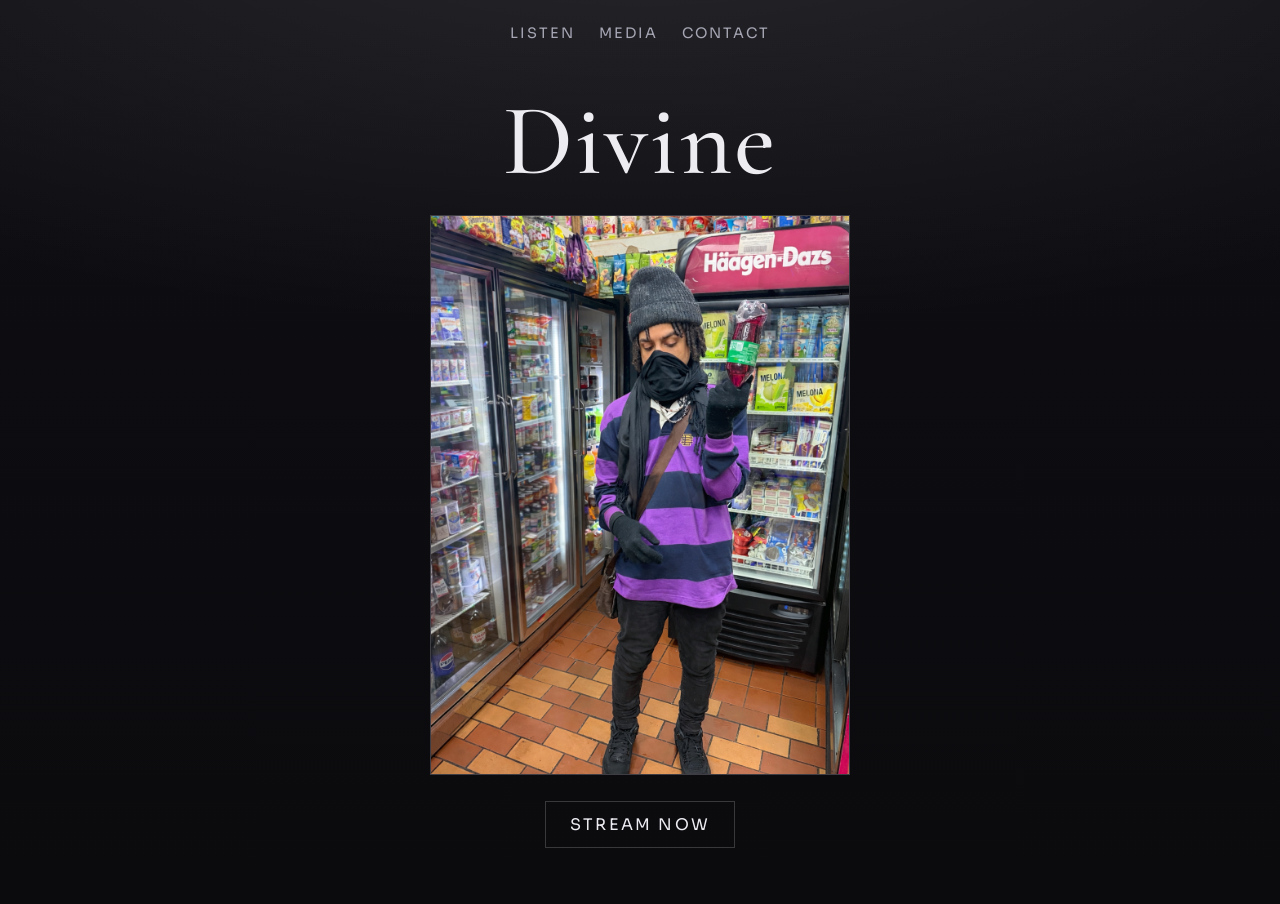
==== index.html @ 039d28a6 "Initial website commit" ====
<!doctype html>
<html lang="en">
  <head>
    <meta charset="UTF-8" />
    <meta name="viewport" content="width=device-width, initial-scale=1.0" />
    <title>Divine</title>
    <meta name="description" content="Official website for Divine." />

    <!-- Option A: Plausible -->
    <!-- <script defer data-domain="yourdomain.com" src="https://plausible.io/js/script.js"></script> -->

    <!-- Option B: Google Analytics 4 -->
    <!--
    <script async src="https://www.googletagmanager.com/gtag/js?id=G-XXXXXXXXXX"></script>
    <script>
      window.dataLayer = window.dataLayer || [];
      function gtag() { dataLayer.push(arguments); }
      gtag('js', new Date());
      gtag('config', 'G-XXXXXXXXXX');
    </script>
    -->

    <link rel="preconnect" href="https://fonts.googleapis.com" />
    <link rel="preconnect" href="https://fonts.gstatic.com" crossorigin />
    <link href="https://fonts.googleapis.com/css2?family=Cormorant+Garamond:wght@500;700&family=Sora:wght@300;400;500&display=swap" rel="stylesheet" />
    <link rel="stylesheet" href="./styles.css" />
  </head>
  <body>
    <main class="page">
      <header class="home-header">
        <a class="logo home-logo" href="./index.html">Divine</a>
        <nav>
          <a href="./listen.html">LISTEN</a>
          <a href="./media.html">MEDIA</a>
          <a href="./contact.html">CONTACT</a>
        </nav>
      </header>

      <section class="hero">
        <h1 class="hero-title">Divine</h1>
        <img class="hero-image" src="./assets/divine-main.jpg" alt="Divine portrait" />
        <a class="cta tracked-link" data-link-name="Stream Now" href="./listen.html">STREAM NOW</a>
      </section>
    </main>

    <script src="./tracking.js"></script>
  </body>
</html>
---- styles.css ----
:root {
  --bg: #0b0b0e;
  --panel: #121218;
  --panel-soft: #171720;
  --text: #ececf1;
  --muted: #a6a6b4;
  --line: rgba(236, 236, 241, 0.2);
  --accent: #f5f5f7;
}

* {
  box-sizing: border-box;
  margin: 0;
  padding: 0;
}

html,
body {
  min-height: 100%;
}

body {
  background:
    radial-gradient(1200px 420px at 50% -10%, rgba(255, 255, 255, 0.1), transparent),
    linear-gradient(180deg, #0e0e13 0%, var(--bg) 100%);
  color: var(--text);
  font-family: 'Sora', sans-serif;
}

.page {
  min-height: 100vh;
  max-width: 1200px;
  margin: 0 auto;
  padding: 24px 22px 56px;
}

header {
  display: flex;
  justify-content: space-between;
  align-items: center;
  gap: 24px;
  margin-bottom: 52px;
}

.logo {
  font-family: 'Cormorant Garamond', serif;
  font-size: clamp(2rem, 4vw, 3rem);
  letter-spacing: 0.02em;
  text-decoration: none;
  color: var(--text);
}

nav {
  display: flex;
  flex-wrap: wrap;
  gap: 10px 24px;
}

nav a {
  text-decoration: none;
  color: var(--muted);
  font-size: 0.9rem;
  letter-spacing: 0.14em;
  transition: color 140ms ease;
}

nav a:hover,
nav a[aria-current='page'] {
  color: var(--text);
}

.hero {
  min-height: calc(100vh - 160px);
  display: grid;
  align-content: center;
  justify-items: center;
  text-align: center;
  gap: 26px;
}

.home-header {
  justify-content: center;
}

.home-logo {
  display: none;
}

.hero-title {
  font-family: 'Cormorant Garamond', serif;
  font-size: clamp(2.3rem, 9vw, 6.3rem);
  font-weight: 500;
  line-height: 0.94;
  letter-spacing: 0.02em;
}

.hero-image {
  width: min(420px, 84vw);
  aspect-ratio: 3 / 4;
  border: 1px solid var(--line);
  background: #121218;
  object-fit: cover;
  display: block;
}

.cta {
  border: 1px solid var(--line);
  color: var(--text);
  text-decoration: none;
  padding: 12px 24px;
  letter-spacing: 0.14em;
  transition: background 140ms ease, color 140ms ease;
}

.cta:hover {
  background: var(--accent);
  color: #101014;
}

.section-title {
  margin-bottom: 18px;
  font-size: clamp(1.1rem, 2vw, 1.5rem);
  letter-spacing: 0.14em;
}

.panel {
  border: 1px solid var(--line);
  background: linear-gradient(180deg, rgba(255, 255, 255, 0.03), rgba(255, 255, 255, 0.01));
  padding: 14px;
}

.listen-grid {
  display: grid;
  grid-template-columns: repeat(2, minmax(240px, 1fr));
  gap: 14px;
}

.link-card {
  text-decoration: none;
  color: var(--text);
  border: 1px solid var(--line);
  background: var(--panel);
  display: flex;
  justify-content: space-between;
  align-items: center;
  padding: 14px 16px;
  letter-spacing: 0.08em;
  transition: border-color 140ms ease, transform 140ms ease;
}

.link-card:hover {
  border-color: rgba(236, 236, 241, 0.52);
  transform: translateY(-1px);
}

.media-grid {
  display: grid;
  grid-template-columns: repeat(2, minmax(300px, 1fr));
  gap: 16px;
}

.media-card {
  padding: 0;
}

.embed-frame {
  width: 100%;
  aspect-ratio: 16 / 9;
  background: #0b0b10;
}

.embed-frame iframe,
.embed-frame video {
  width: 100%;
  height: 100%;
  border: 0;
  display: block;
  object-fit: cover;
}

.ig-embed-wrap {
  min-height: 470px;
  background: #fff;
  display: grid;
  place-items: center;
}

.ig-embed-wrap .instagram-media {
  margin: 0 !important;
}

.contact {
  min-height: calc(100vh - 180px);
  display: grid;
  place-items: center;
  text-align: center;
  gap: 16px;
}

.contact a {
  color: var(--text);
  text-decoration: none;
  letter-spacing: 0.08em;
}

.contact a:hover {
  text-decoration: underline;
}

@media (max-width: 860px) {
  .listen-grid,
  .media-grid {
    grid-template-columns: 1fr;
  }

  header {
    margin-bottom: 30px;
  }

  .hero {
    min-height: calc(100vh - 140px);
  }
}
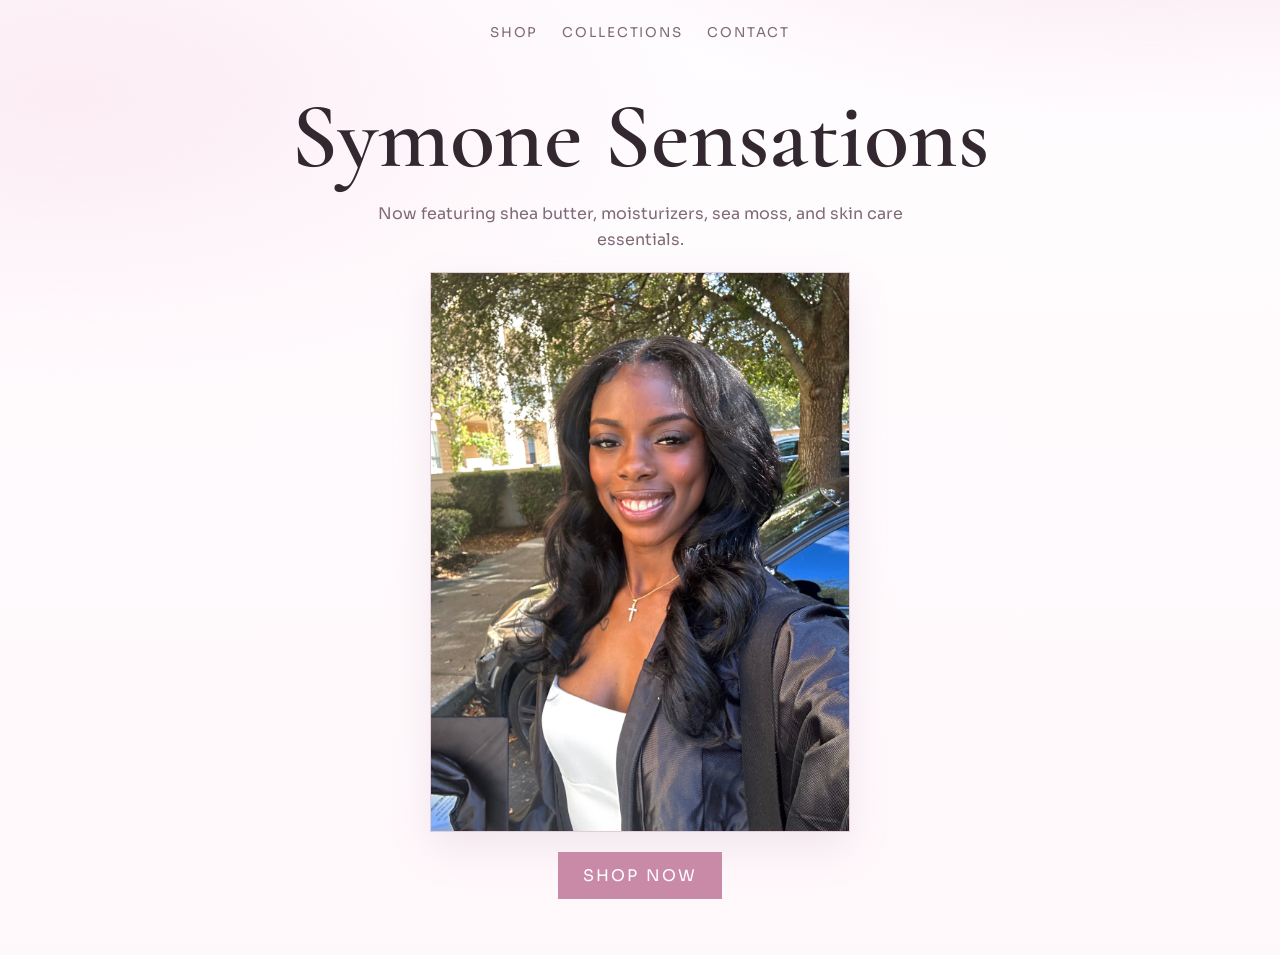
==== commit e522a13e: "Launch Symone Sensations site and Pages deploy setup" ====
--- a/index.html
+++ b/index.html
@@ -3,11 +3,11 @@
   <head>
     <meta charset="UTF-8" />
     <meta name="viewport" content="width=device-width, initial-scale=1.0" />
-    <title>Divine</title>
-    <meta name="description" content="Official website for Divine." />
+    <title>Symone Sensations</title>
+    <meta name="description" content="Symone Sensations. Shea butter, moisturizers, sea moss, and skin care essentials." />
 
     <!-- Option A: Plausible -->
-    <!-- <script defer data-domain="yourdomain.com" src="https://plausible.io/js/script.js"></script> -->
+    <!-- <script defer data-domain="symonesensations.com" src="https://plausible.io/js/script.js"></script> -->
 
     <!-- Option B: Google Analytics 4 -->
     <!--
@@ -28,18 +28,19 @@
   <body>
     <main class="page">
       <header class="home-header">
-        <a class="logo home-logo" href="./index.html">Divine</a>
+        <a class="logo home-logo" href="./index.html">Symone Sensations</a>
         <nav>
-          <a href="./listen.html">LISTEN</a>
-          <a href="./media.html">MEDIA</a>
+          <a href="./listen.html">SHOP</a>
+          <a href="./media.html">COLLECTIONS</a>
           <a href="./contact.html">CONTACT</a>
         </nav>
       </header>
 
       <section class="hero">
-        <h1 class="hero-title">Divine</h1>
-        <img class="hero-image" src="./assets/divine-main.jpg" alt="Divine portrait" />
-        <a class="cta tracked-link" data-link-name="Stream Now" href="./listen.html">STREAM NOW</a>
+        <h1 class="hero-title">Symone Sensations</h1>
+        <p class="hero-subtitle">Now featuring shea butter, moisturizers, sea moss, and skin care essentials.</p>
+        <img class="hero-image" src="./symone-assets/FullSizeRender.jpeg" alt="Symone Sensations header photo" />
+        <a class="cta tracked-link" data-link-name="Shop Now" href="./listen.html">SHOP NOW</a>
       </section>
     </main>
 
--- a/styles.css
+++ b/styles.css
@@ -1,11 +1,12 @@
 :root {
-  --bg: #0b0b0e;
-  --panel: #121218;
-  --panel-soft: #171720;
-  --text: #ececf1;
-  --muted: #a6a6b4;
-  --line: rgba(236, 236, 241, 0.2);
-  --accent: #f5f5f7;
+  --bg: #fff8fb;
+  --bg-soft: #fdebf3;
+  --panel: #ffffff;
+  --text: #342830;
+  --muted: #7f6a77;
+  --line: rgba(120, 84, 106, 0.2);
+  --accent: #c98aa8;
+  --accent-soft: #f8e8f1;
 }
 
 * {
@@ -17,19 +18,21 @@
 html,
 body {
   min-height: 100%;
+  background: var(--bg);
 }
 
 body {
+  color: var(--text);
+  font-family: 'Sora', sans-serif;
   background:
-    radial-gradient(1200px 420px at 50% -10%, rgba(255, 255, 255, 0.1), transparent),
-    linear-gradient(180deg, #0e0e13 0%, var(--bg) 100%);
-  color: var(--text);
-  font-family: 'Sora', sans-serif;
+    radial-gradient(1200px 520px at 90% -20%, #f7dce9, transparent 60%),
+    radial-gradient(900px 420px at 5% 10%, #fcecf4, transparent 70%),
+    linear-gradient(180deg, #fffdff 0%, var(--bg) 100%);
 }
 
 .page {
   min-height: 100vh;
-  max-width: 1200px;
+  max-width: 1100px;
   margin: 0 auto;
   padding: 24px 22px 56px;
 }
@@ -44,8 +47,8 @@
 
 .logo {
   font-family: 'Cormorant Garamond', serif;
-  font-size: clamp(2rem, 4vw, 3rem);
-  letter-spacing: 0.02em;
+  font-size: clamp(1.9rem, 3.4vw, 2.6rem);
+  letter-spacing: 0.01em;
   text-decoration: none;
   color: var(--text);
 }
@@ -59,7 +62,7 @@
 nav a {
   text-decoration: none;
   color: var(--muted);
-  font-size: 0.9rem;
+  font-size: 0.84rem;
   letter-spacing: 0.14em;
   transition: color 140ms ease;
 }
@@ -70,12 +73,12 @@
 }
 
 .hero {
-  min-height: calc(100vh - 160px);
+  min-height: calc(100vh - 170px);
   display: grid;
   align-content: center;
   justify-items: center;
   text-align: center;
-  gap: 26px;
+  gap: 20px;
 }
 
 .home-header {
@@ -88,88 +91,140 @@
 
 .hero-title {
   font-family: 'Cormorant Garamond', serif;
-  font-size: clamp(2.3rem, 9vw, 6.3rem);
-  font-weight: 500;
-  line-height: 0.94;
-  letter-spacing: 0.02em;
+  font-size: clamp(2.2rem, 8vw, 5.8rem);
+  font-weight: 600;
+  line-height: 0.95;
+}
+
+.hero-subtitle {
+  max-width: 540px;
+  color: var(--muted);
+  line-height: 1.6;
 }
 
 .hero-image {
   width: min(420px, 84vw);
   aspect-ratio: 3 / 4;
   border: 1px solid var(--line);
-  background: #121218;
+  box-shadow: 0 16px 40px rgba(145, 101, 128, 0.13);
   object-fit: cover;
   display: block;
+  background: var(--bg-soft);
 }
 
 .cta {
-  border: 1px solid var(--line);
-  color: var(--text);
+  border: 1px solid var(--accent);
+  background: var(--accent);
+  color: #fff;
   text-decoration: none;
   padding: 12px 24px;
   letter-spacing: 0.14em;
-  transition: background 140ms ease, color 140ms ease;
+  transition: transform 140ms ease, opacity 140ms ease;
 }
 
 .cta:hover {
-  background: var(--accent);
-  color: #101014;
+  transform: translateY(-1px);
+  opacity: 0.92;
 }
 
 .section-title {
   margin-bottom: 18px;
-  font-size: clamp(1.1rem, 2vw, 1.5rem);
-  letter-spacing: 0.14em;
+  font-size: clamp(1.1rem, 2vw, 1.4rem);
+  letter-spacing: 0.12em;
 }
 
 .panel {
   border: 1px solid var(--line);
-  background: linear-gradient(180deg, rgba(255, 255, 255, 0.03), rgba(255, 255, 255, 0.01));
-  padding: 14px;
-}
-
-.listen-grid {
-  display: grid;
-  grid-template-columns: repeat(2, minmax(240px, 1fr));
-  gap: 14px;
-}
-
-.link-card {
-  text-decoration: none;
-  color: var(--text);
-  border: 1px solid var(--line);
   background: var(--panel);
-  display: flex;
-  justify-content: space-between;
-  align-items: center;
-  padding: 14px 16px;
+  border-radius: 14px;
+  padding: 18px;
+}
+
+.listen-image-grid {
+  display: grid;
+  grid-template-columns: repeat(auto-fit, minmax(180px, 260px));
+  gap: 16px;
+  justify-content: start;
+}
+
+.listen-image-card {
+  position: relative;
+  display: block;
+  text-decoration: none;
+  color: var(--text);
+  border: 1px solid var(--line);
+  border-radius: 14px;
+  overflow: hidden;
+  background: #fffafd;
+}
+
+.listen-image-card img {
+  width: 100%;
+  aspect-ratio: 3 / 4;
+  display: block;
+  object-fit: cover;
+  opacity: 0.9;
+  transition: transform 180ms ease, opacity 180ms ease;
+}
+
+.listen-image-card span {
+  position: absolute;
+  left: 10px;
+  bottom: 10px;
+  font-size: 0.76rem;
   letter-spacing: 0.08em;
-  transition: border-color 140ms ease, transform 140ms ease;
-}
-
-.link-card:hover {
-  border-color: rgba(236, 236, 241, 0.52);
-  transform: translateY(-1px);
-}
-
-.media-grid {
-  display: grid;
-  grid-template-columns: repeat(2, minmax(300px, 1fr));
-  gap: 16px;
+  background: rgba(255, 255, 255, 0.92);
+  border: 1px solid var(--line);
+  padding: 7px 9px;
+}
+
+.listen-image-card:hover img {
+  transform: scale(1.02);
+  opacity: 1;
 }
 
 .media-card {
   padding: 0;
+  display: grid;
+  justify-items: center;
+}
+
+.media-stack {
+  display: grid;
+  gap: 18px;
+}
+
+.collection-grid {
+  display: grid;
+  grid-template-columns: repeat(3, minmax(200px, 1fr));
+  gap: 16px;
+}
+
+.collection-card h3 {
+  font-family: 'Cormorant Garamond', serif;
+  font-size: 1.5rem;
+  margin-bottom: 8px;
+}
+
+.collection-card p {
+  color: var(--muted);
+  line-height: 1.55;
 }
 
 .embed-frame {
-  width: 100%;
+  width: min(360px, 100%);
   aspect-ratio: 16 / 9;
-  background: #0b0b10;
-}
-
-.embed-frame iframe,
+  background: var(--accent-soft);
+  border: 1px solid var(--line);
+  border-radius: 14px;
+  overflow: hidden;
+}
+
+.media-vertical .embed-frame {
+  aspect-ratio: 9 / 16;
+  width: min(320px, 100%);
+}
+
 .embed-frame video {
   width: 100%;
   height: 100%;
@@ -178,17 +233,6 @@
   object-fit: cover;
 }
 
-.ig-embed-wrap {
-  min-height: 470px;
-  background: #fff;
-  display: grid;
-  place-items: center;
-}
-
-.ig-embed-wrap .instagram-media {
-  margin: 0 !important;
-}
-
 .contact {
   min-height: calc(100vh - 180px);
   display: grid;
@@ -208,8 +252,8 @@
 }
 
 @media (max-width: 860px) {
-  .listen-grid,
-  .media-grid {
+  .listen-image-grid,
+  .collection-grid {
     grid-template-columns: 1fr;
   }
 
@@ -221,3 +265,7 @@
     min-height: calc(100vh - 140px);
   }
 }
+
+.listen-image-card[aria-disabled='true'] {
+  cursor: default;
+}
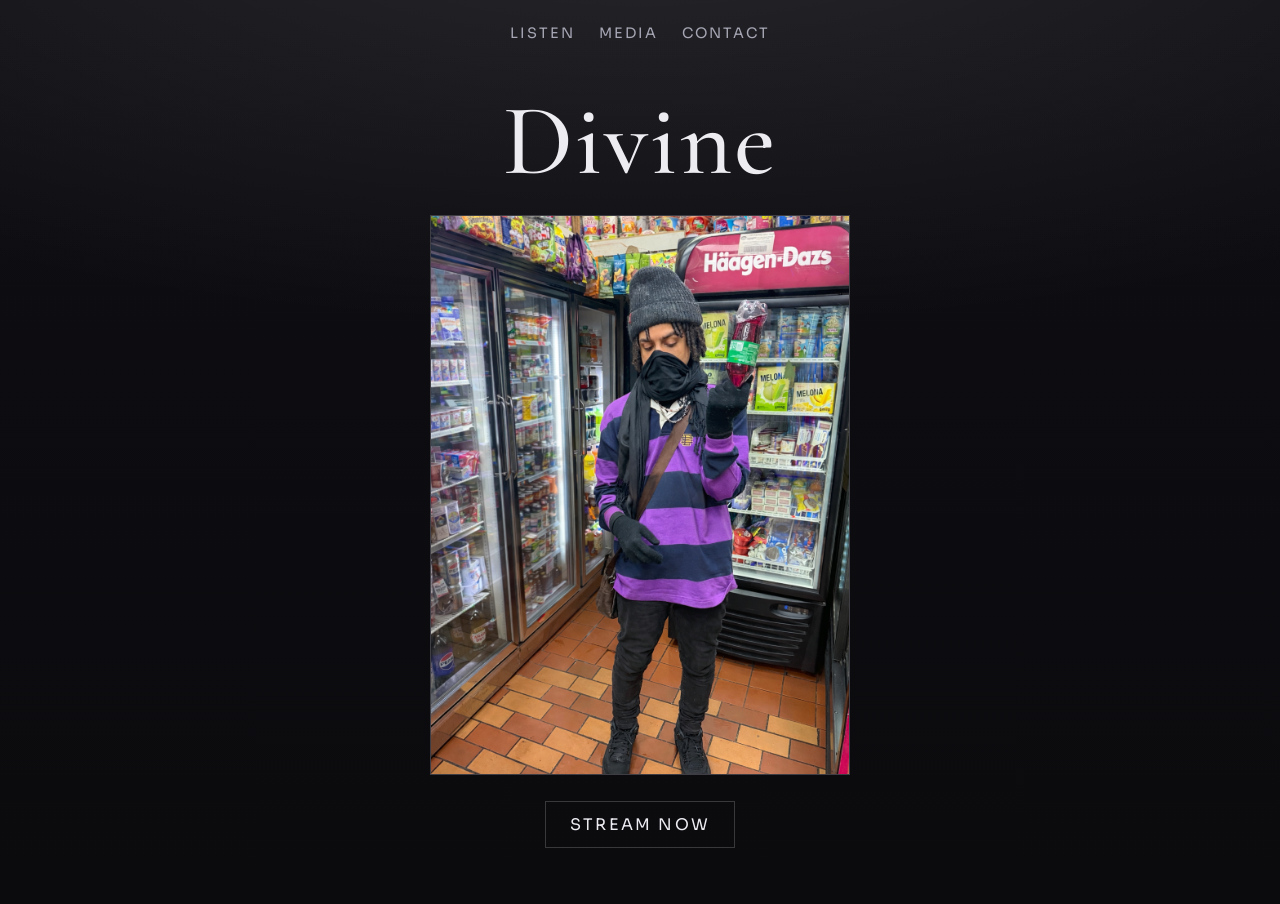
==== commit 3e7d4e92: "Restore Divine site and update media reels" ====
--- a/index.html
+++ b/index.html
@@ -3,11 +3,11 @@
   <head>
     <meta charset="UTF-8" />
     <meta name="viewport" content="width=device-width, initial-scale=1.0" />
-    <title>Symone Sensations</title>
-    <meta name="description" content="Symone Sensations. Shea butter, moisturizers, sea moss, and skin care essentials." />
+    <title>Divine</title>
+    <meta name="description" content="Official website for Divine." />
 
     <!-- Option A: Plausible -->
-    <!-- <script defer data-domain="symonesensations.com" src="https://plausible.io/js/script.js"></script> -->
+    <!-- <script defer data-domain="yourdomain.com" src="https://plausible.io/js/script.js"></script> -->
 
     <!-- Option B: Google Analytics 4 -->
     <!--
@@ -28,19 +28,18 @@
   <body>
     <main class="page">
       <header class="home-header">
-        <a class="logo home-logo" href="./index.html">Symone Sensations</a>
+        <a class="logo home-logo" href="./index.html">Divine</a>
         <nav>
-          <a href="./listen.html">SHOP</a>
-          <a href="./media.html">COLLECTIONS</a>
+          <a href="./listen.html">LISTEN</a>
+          <a href="./media.html">MEDIA</a>
           <a href="./contact.html">CONTACT</a>
         </nav>
       </header>
 
       <section class="hero">
-        <h1 class="hero-title">Symone Sensations</h1>
-        <p class="hero-subtitle">Now featuring shea butter, moisturizers, sea moss, and skin care essentials.</p>
-        <img class="hero-image" src="./symone-assets/FullSizeRender.jpeg" alt="Symone Sensations header photo" />
-        <a class="cta tracked-link" data-link-name="Shop Now" href="./listen.html">SHOP NOW</a>
+        <h1 class="hero-title">Divine</h1>
+        <img class="hero-image" src="./assets/divine-main.jpg" alt="Divine portrait" />
+        <a class="cta tracked-link" data-link-name="Stream Now" href="./listen.html">STREAM NOW</a>
       </section>
     </main>
 
--- a/styles.css
+++ b/styles.css
@@ -1,12 +1,11 @@
 :root {
-  --bg: #fff8fb;
-  --bg-soft: #fdebf3;
-  --panel: #ffffff;
-  --text: #342830;
-  --muted: #7f6a77;
-  --line: rgba(120, 84, 106, 0.2);
-  --accent: #c98aa8;
-  --accent-soft: #f8e8f1;
+  --bg: #0b0b0e;
+  --panel: #121218;
+  --panel-soft: #171720;
+  --text: #ececf1;
+  --muted: #a6a6b4;
+  --line: rgba(236, 236, 241, 0.2);
+  --accent: #f5f5f7;
 }
 
 * {
@@ -18,21 +17,20 @@
 html,
 body {
   min-height: 100%;
-  background: var(--bg);
+  background-color: #0b0b0e;
 }
 
 body {
+  background:
+    radial-gradient(1200px 420px at 50% -10%, rgba(255, 255, 255, 0.1), transparent),
+    linear-gradient(180deg, #0e0e13 0%, var(--bg) 100%);
   color: var(--text);
   font-family: 'Sora', sans-serif;
-  background:
-    radial-gradient(1200px 520px at 90% -20%, #f7dce9, transparent 60%),
-    radial-gradient(900px 420px at 5% 10%, #fcecf4, transparent 70%),
-    linear-gradient(180deg, #fffdff 0%, var(--bg) 100%);
 }
 
 .page {
   min-height: 100vh;
-  max-width: 1100px;
+  max-width: 1200px;
   margin: 0 auto;
   padding: 24px 22px 56px;
 }
@@ -47,8 +45,8 @@
 
 .logo {
   font-family: 'Cormorant Garamond', serif;
-  font-size: clamp(1.9rem, 3.4vw, 2.6rem);
-  letter-spacing: 0.01em;
+  font-size: clamp(2rem, 4vw, 3rem);
+  letter-spacing: 0.02em;
   text-decoration: none;
   color: var(--text);
 }
@@ -62,7 +60,7 @@
 nav a {
   text-decoration: none;
   color: var(--muted);
-  font-size: 0.84rem;
+  font-size: 0.9rem;
   letter-spacing: 0.14em;
   transition: color 140ms ease;
 }
@@ -73,12 +71,12 @@
 }
 
 .hero {
-  min-height: calc(100vh - 170px);
+  min-height: calc(100vh - 160px);
   display: grid;
   align-content: center;
   justify-items: center;
   text-align: center;
-  gap: 20px;
+  gap: 26px;
 }
 
 .home-header {
@@ -91,59 +89,57 @@
 
 .hero-title {
   font-family: 'Cormorant Garamond', serif;
-  font-size: clamp(2.2rem, 8vw, 5.8rem);
-  font-weight: 600;
-  line-height: 0.95;
-}
-
-.hero-subtitle {
-  max-width: 540px;
-  color: var(--muted);
-  line-height: 1.6;
+  font-size: clamp(2.3rem, 9vw, 6.3rem);
+  font-weight: 500;
+  line-height: 0.94;
+  letter-spacing: 0.02em;
 }
 
 .hero-image {
   width: min(420px, 84vw);
   aspect-ratio: 3 / 4;
   border: 1px solid var(--line);
-  box-shadow: 0 16px 40px rgba(145, 101, 128, 0.13);
+  background: #121218;
   object-fit: cover;
   display: block;
-  background: var(--bg-soft);
 }
 
 .cta {
-  border: 1px solid var(--accent);
-  background: var(--accent);
-  color: #fff;
+  border: 1px solid var(--line);
+  color: var(--text);
   text-decoration: none;
   padding: 12px 24px;
   letter-spacing: 0.14em;
-  transition: transform 140ms ease, opacity 140ms ease;
+  transition: background 140ms ease, color 140ms ease;
 }
 
 .cta:hover {
-  transform: translateY(-1px);
-  opacity: 0.92;
+  background: var(--accent);
+  color: #101014;
 }
 
 .section-title {
   margin-bottom: 18px;
-  font-size: clamp(1.1rem, 2vw, 1.4rem);
-  letter-spacing: 0.12em;
+  font-size: clamp(1.1rem, 2vw, 1.5rem);
+  letter-spacing: 0.14em;
 }
 
 .panel {
   border: 1px solid var(--line);
-  background: var(--panel);
-  border-radius: 14px;
-  padding: 18px;
+  background: linear-gradient(180deg, rgba(255, 255, 255, 0.03), rgba(255, 255, 255, 0.01));
+  padding: 14px;
+}
+
+.listen-grid {
+  display: grid;
+  grid-template-columns: repeat(2, minmax(240px, 1fr));
+  gap: 14px;
 }
 
 .listen-image-grid {
   display: grid;
-  grid-template-columns: repeat(auto-fit, minmax(180px, 260px));
-  gap: 16px;
+  grid-template-columns: repeat(auto-fit, minmax(160px, 220px));
+  gap: 14px;
   justify-content: start;
 }
 
@@ -153,9 +149,8 @@
   text-decoration: none;
   color: var(--text);
   border: 1px solid var(--line);
-  border-radius: 14px;
   overflow: hidden;
-  background: #fffafd;
+  background: #0b0b10;
 }
 
 .listen-image-card img {
@@ -169,13 +164,13 @@
 
 .listen-image-card span {
   position: absolute;
-  left: 10px;
-  bottom: 10px;
-  font-size: 0.76rem;
-  letter-spacing: 0.08em;
-  background: rgba(255, 255, 255, 0.92);
-  border: 1px solid var(--line);
-  padding: 7px 9px;
+  left: 12px;
+  bottom: 12px;
+  font-size: 0.9rem;
+  letter-spacing: 0.1em;
+  background: rgba(10, 10, 14, 0.74);
+  border: 1px solid rgba(236, 236, 241, 0.25);
+  padding: 8px 10px;
 }
 
 .listen-image-card:hover img {
@@ -183,6 +178,24 @@
   opacity: 1;
 }
 
+.link-card {
+  text-decoration: none;
+  color: var(--text);
+  border: 1px solid var(--line);
+  background: var(--panel);
+  display: flex;
+  justify-content: space-between;
+  align-items: center;
+  padding: 14px 16px;
+  letter-spacing: 0.08em;
+  transition: border-color 140ms ease, transform 140ms ease;
+}
+
+.link-card:hover {
+  border-color: rgba(236, 236, 241, 0.52);
+  transform: translateY(-1px);
+}
+
 .media-card {
   padding: 0;
   display: grid;
@@ -194,30 +207,16 @@
   gap: 18px;
 }
 
-.collection-grid {
-  display: grid;
-  grid-template-columns: repeat(3, minmax(200px, 1fr));
+.media-embed-row {
+  display: grid;
+  grid-template-columns: repeat(3, minmax(220px, 1fr));
   gap: 16px;
-}
-
-.collection-card h3 {
-  font-family: 'Cormorant Garamond', serif;
-  font-size: 1.5rem;
-  margin-bottom: 8px;
-}
-
-.collection-card p {
-  color: var(--muted);
-  line-height: 1.55;
 }
 
 .embed-frame {
   width: min(360px, 100%);
   aspect-ratio: 16 / 9;
-  background: var(--accent-soft);
-  border: 1px solid var(--line);
-  border-radius: 14px;
-  overflow: hidden;
+  background: #0b0b10;
 }
 
 .media-vertical .embed-frame {
@@ -225,6 +224,7 @@
   width: min(320px, 100%);
 }
 
+.embed-frame iframe,
 .embed-frame video {
   width: 100%;
   height: 100%;
@@ -233,6 +233,20 @@
   object-fit: cover;
 }
 
+.ig-embed-wrap {
+  min-height: 420px;
+  background: #fff;
+  display: grid;
+  place-items: center;
+  width: 100%;
+}
+
+.ig-embed-wrap .instagram-media {
+  margin: 0 !important;
+  max-width: 320px !important;
+  width: 100% !important;
+}
+
 .contact {
   min-height: calc(100vh - 180px);
   display: grid;
@@ -252,8 +266,9 @@
 }
 
 @media (max-width: 860px) {
+  .listen-grid,
   .listen-image-grid,
-  .collection-grid {
+  .media-embed-row {
     grid-template-columns: 1fr;
   }
 
@@ -265,7 +280,3 @@
     min-height: calc(100vh - 140px);
   }
 }
-
-.listen-image-card[aria-disabled='true'] {
-  cursor: default;
-}
